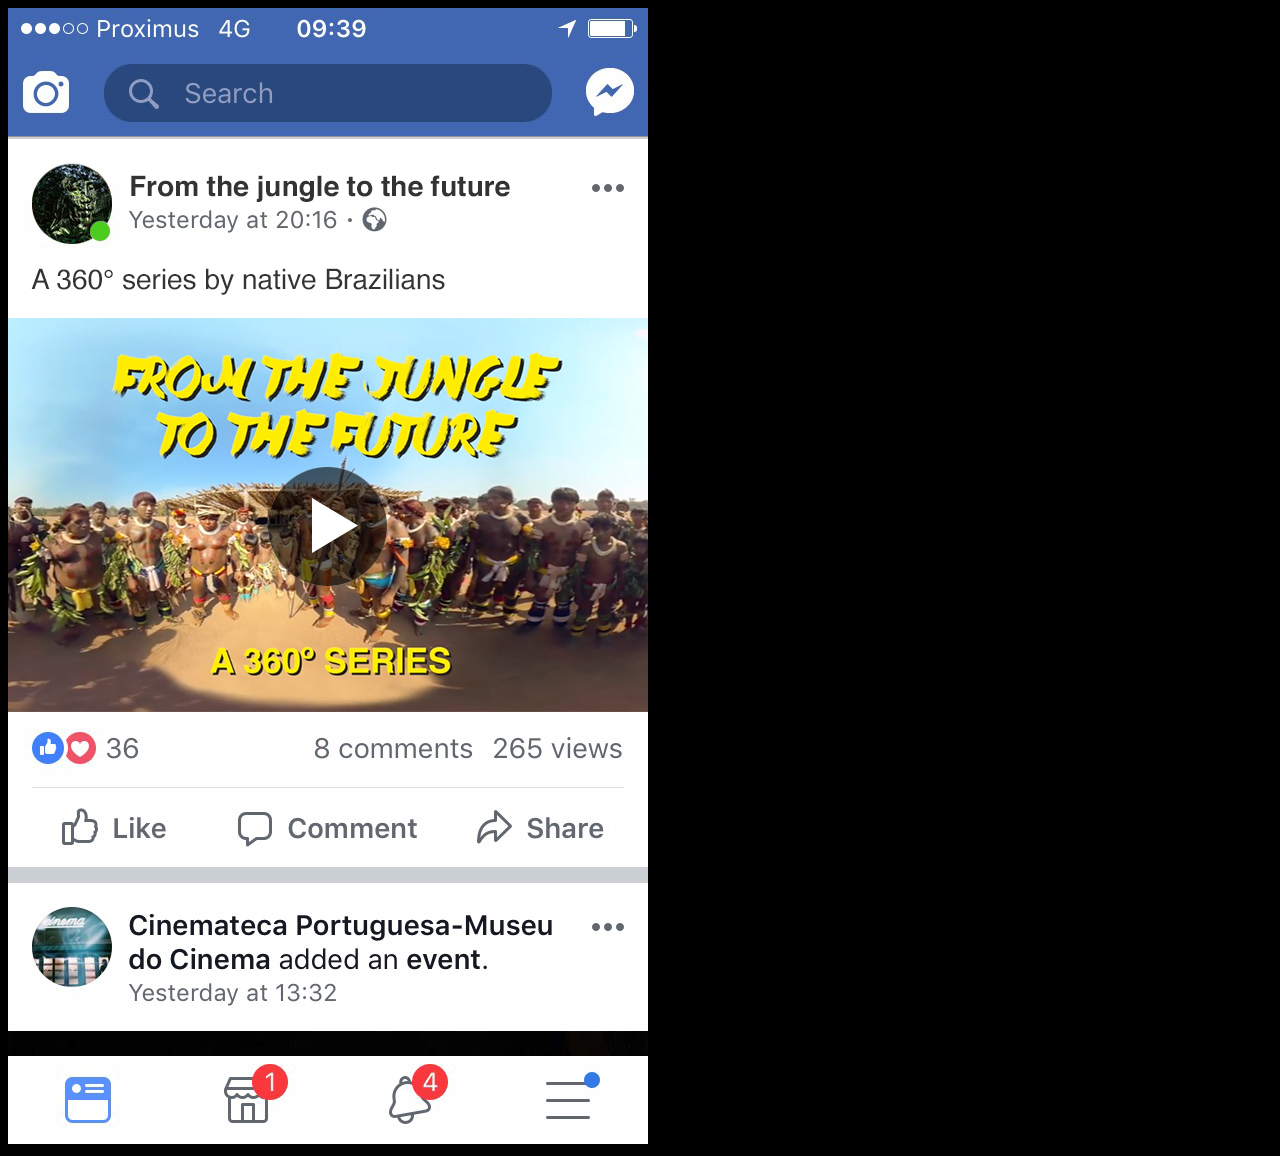
==== index.html @ 8a9e17fb "add pages" ====
<!DOCTYPE html>
<html lang="en">
<head>
    <meta charset="UTF-8">
    <meta name="viewport" content="width=device-width, initial-scale=1.0">
    <meta http-equiv="X-UA-Compatible" content="ie=edge">
    <title>Document</title>
    <link rel="stylesheet" href="css/main.css">
</head>
<body>
    
    <a href="video.html"><img src="/assets/Facebook.jpg"></a>


</body>
</html>
---- css/main.css ----
body {
    background: #000;
    
}
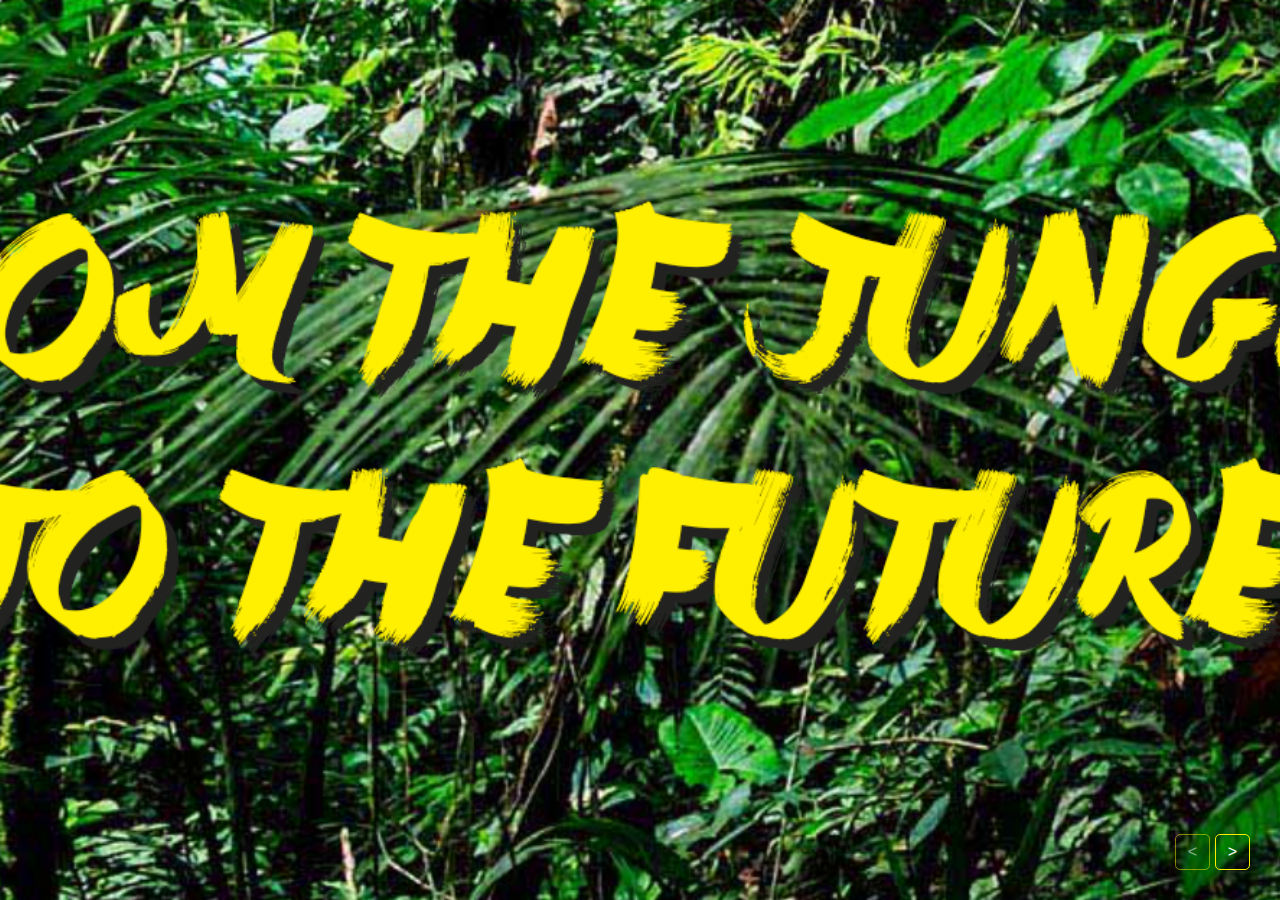
==== commit b74d8ace: "Updates" ====
--- a/index.html
+++ b/index.html
@@ -7,10 +7,13 @@
     <title>Document</title>
     <link rel="stylesheet" href="css/main.css">
 </head>
-<body>
+<body class="full-screen-bg" style="background-image: url('assets/cover.png');">
     
-    <a href="video.html"><img src="/assets/Facebook.jpg"></a>
 
+    <div class="buttons">
 
+        <a href="#" class="btn disabled">&lt;</a>
+        <a href="facebook.html" class="btn">&gt;</a>
+    </div>
 </body>
 </html>--- a/css/main.css
+++ b/css/main.css
@@ -1,4 +1,50 @@
+html {
+    background: #000;
+    font-family: Helvetica, sans-serif;
+    color: #FFF;
+    min-height: 100%;
+    margin: 0;
+    padding: 0;
+}
+
+img {
+    max-width: 100%;
+    height: auto;
+}
+
 body {
-    background: #000;
-    
+    padding: 30px;
+    margin: 0;
+    text-align: center;
+    min-height: 100vh;
 }
+
+body.full-screen-bg {
+    padding: 0;
+    background-size: cover;
+    background-repeat: no-repeat;
+    background-position: center center;
+}
+
+h1 {
+    color: #FFED00;
+}
+
+.btn {
+    display: inline-block;
+    border: solid 1px #FFED00;
+    border-radius: 5px;
+    padding: 8px 12px;
+    color: #FFF;
+    text-transform: uppercase;
+    text-decoration: none;
+}
+.btn.disabled {
+    opacity: .5;
+}
+.screen {
+    height: 80vh;
+}
+
+.buttons { position: absolute; right: 30px; bottom: 30px; }
+
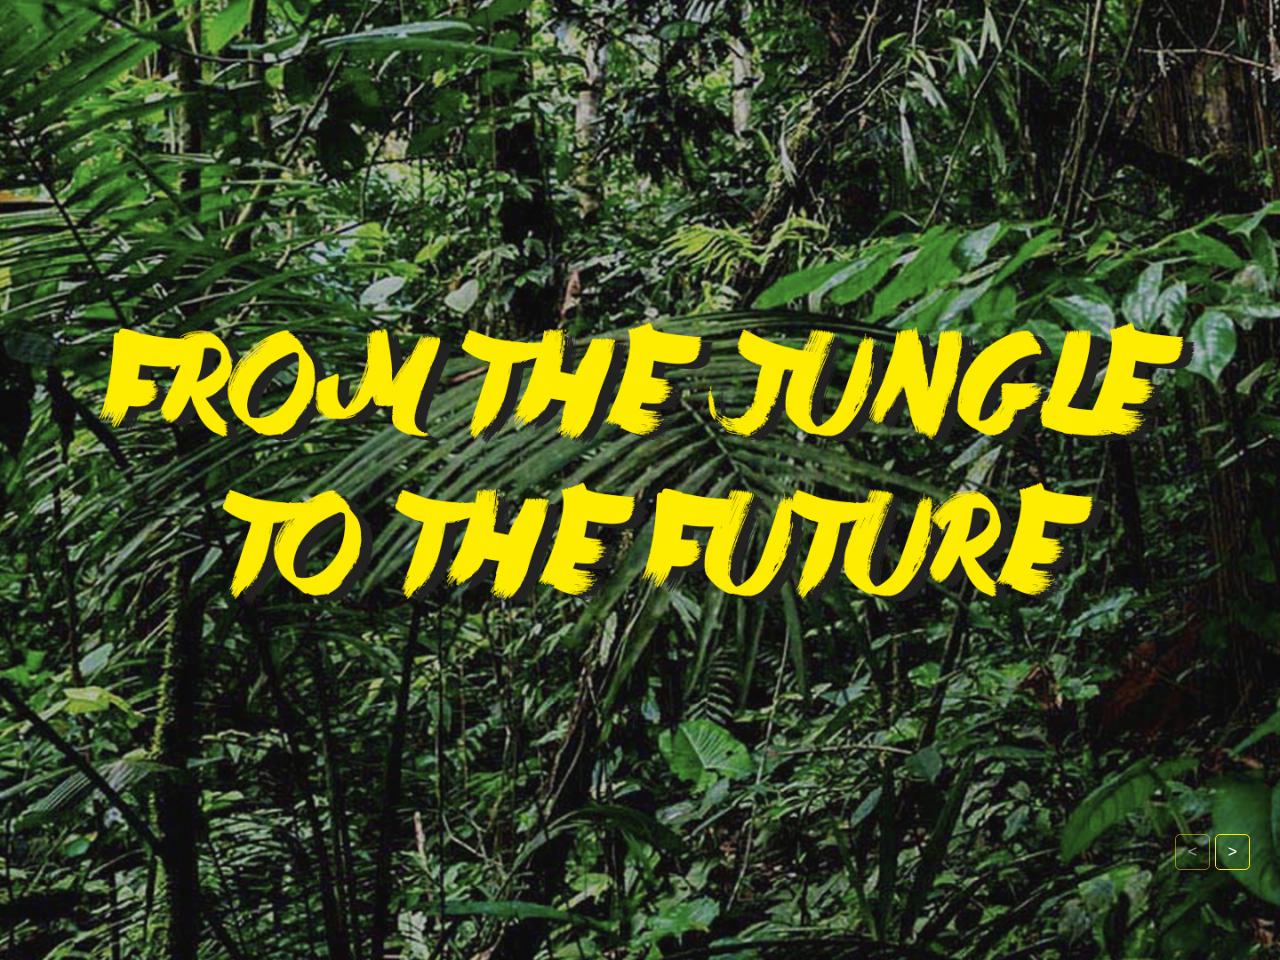
==== commit ac64616e: "Updates" ====
--- a/index.html
+++ b/index.html
@@ -7,13 +7,15 @@
     <title>Document</title>
     <link rel="stylesheet" href="css/main.css">
 </head>
-<body class="full-screen-bg" style="background-image: url('assets/cover.png');">
+<body class="full-screen-bg" style="background-image: url('assets/cover.jpg');">
     
 
     <div class="buttons">
 
         <a href="#" class="btn disabled">&lt;</a>
-        <a href="facebook.html" class="btn">&gt;</a>
+        <a href="facebook.html" id="next" class="btn">&gt;</a>
     </div>
+
+    <script src="script/main.js" type="text/javascript"></script>
 </body>
 </html>--- a/css/main.css
+++ b/css/main.css
@@ -13,21 +13,27 @@
 }
 
 body {
-    padding: 30px;
     margin: 0;
     text-align: center;
     min-height: 100vh;
-}
-
-body.full-screen-bg {
-    padding: 0;
+    padding: 30px;
     background-size: cover;
     background-repeat: no-repeat;
     background-position: center center;
+    text-shadow: 0 0 10px #000;
 }
+
 
 h1 {
     color: #FFED00;
+    margin-bottom: 5px;
+    text-transform: uppercase;
+    font-size: 3rem;
+}
+
+h2 { 
+    color: #FFED00;
+    font-size: 2rem;
 }
 
 .btn {
@@ -46,5 +52,29 @@
     height: 80vh;
 }
 
+.video {
+    width: 100%;
+    height: 80vh;
+    margin-bottom: 20px;
+}
+
 .buttons { position: absolute; right: 30px; bottom: 30px; }
 
+
+.boxes {
+    margin-top: 30vh;
+
+    display: flex;
+    flex-wrap: wrap;
+    justify-content: center;
+    align-items: stretch;
+}
+
+.box {
+    padding: 20px 30px;
+    width: 40%;
+    border: solid 3px #FFED00;
+    border-radius: 5px;
+    margin: 10px;
+    background: rgba(0,0,0,.4);
+}